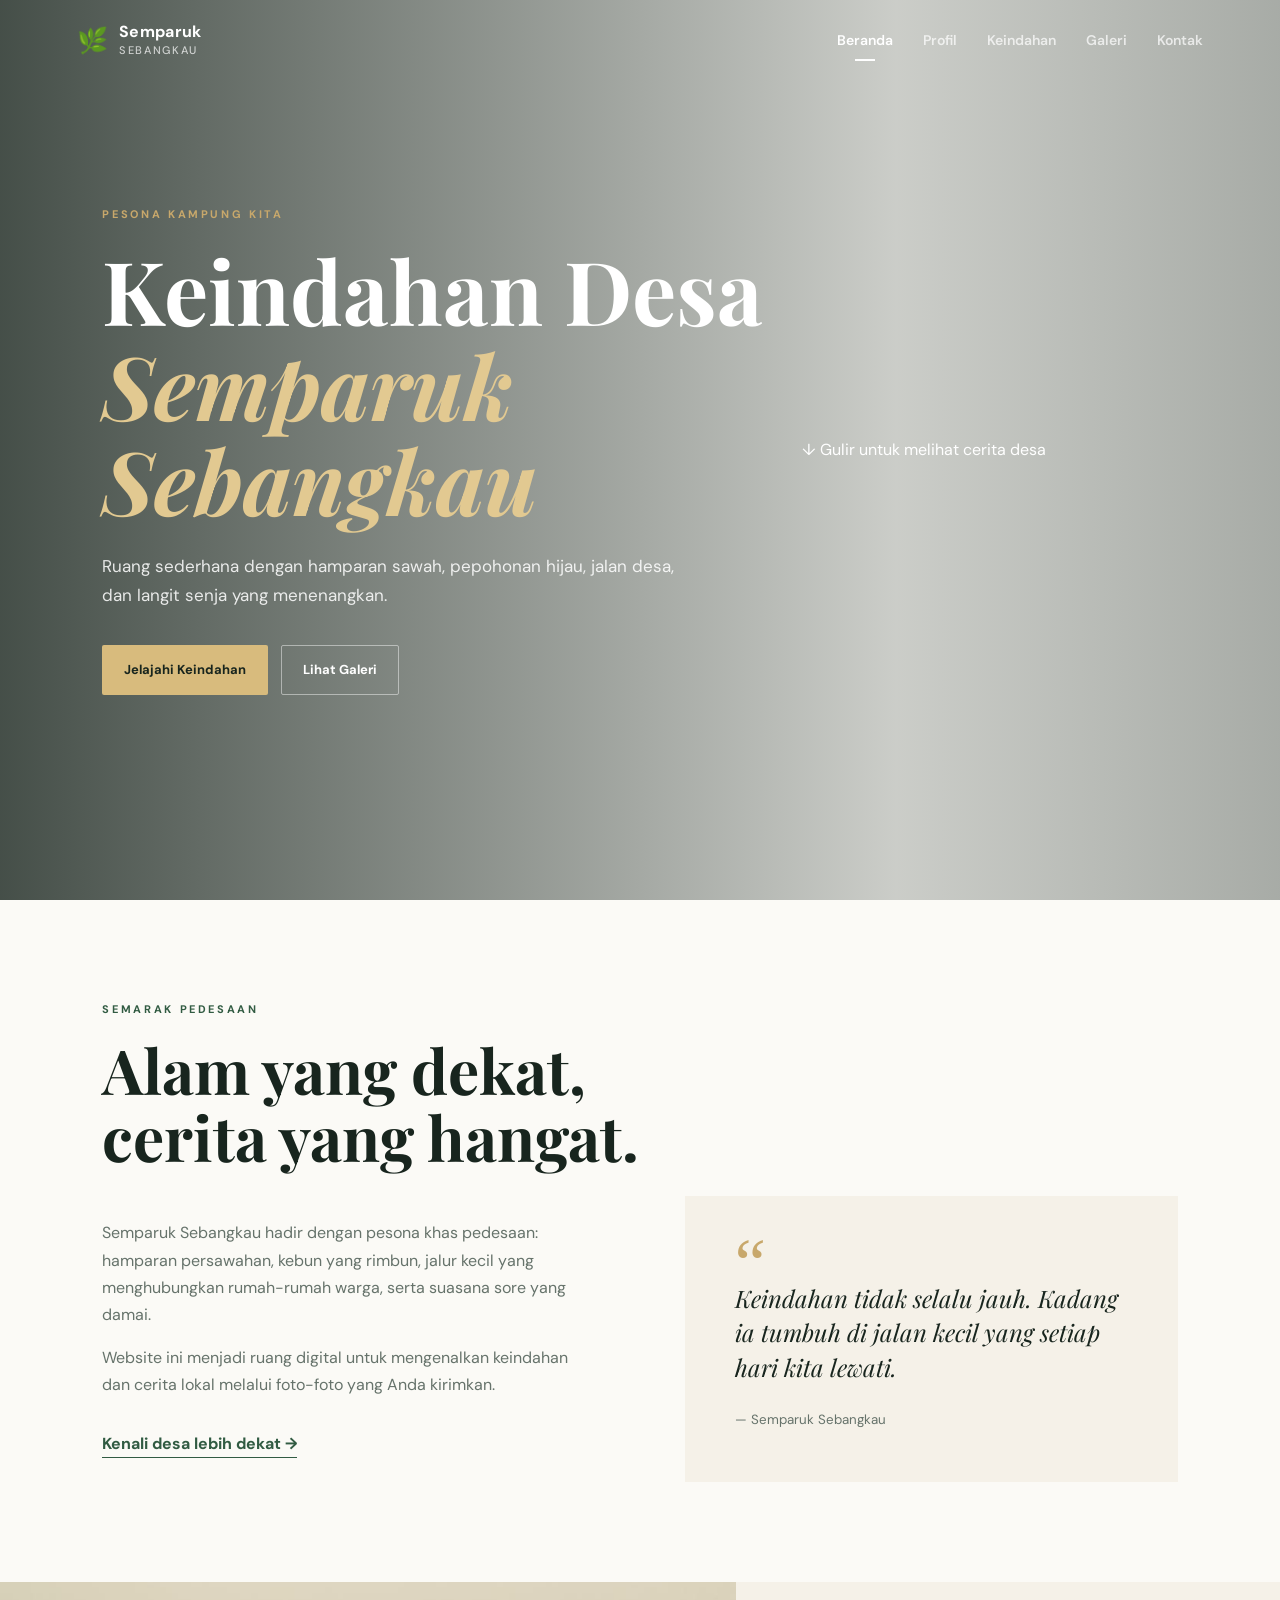
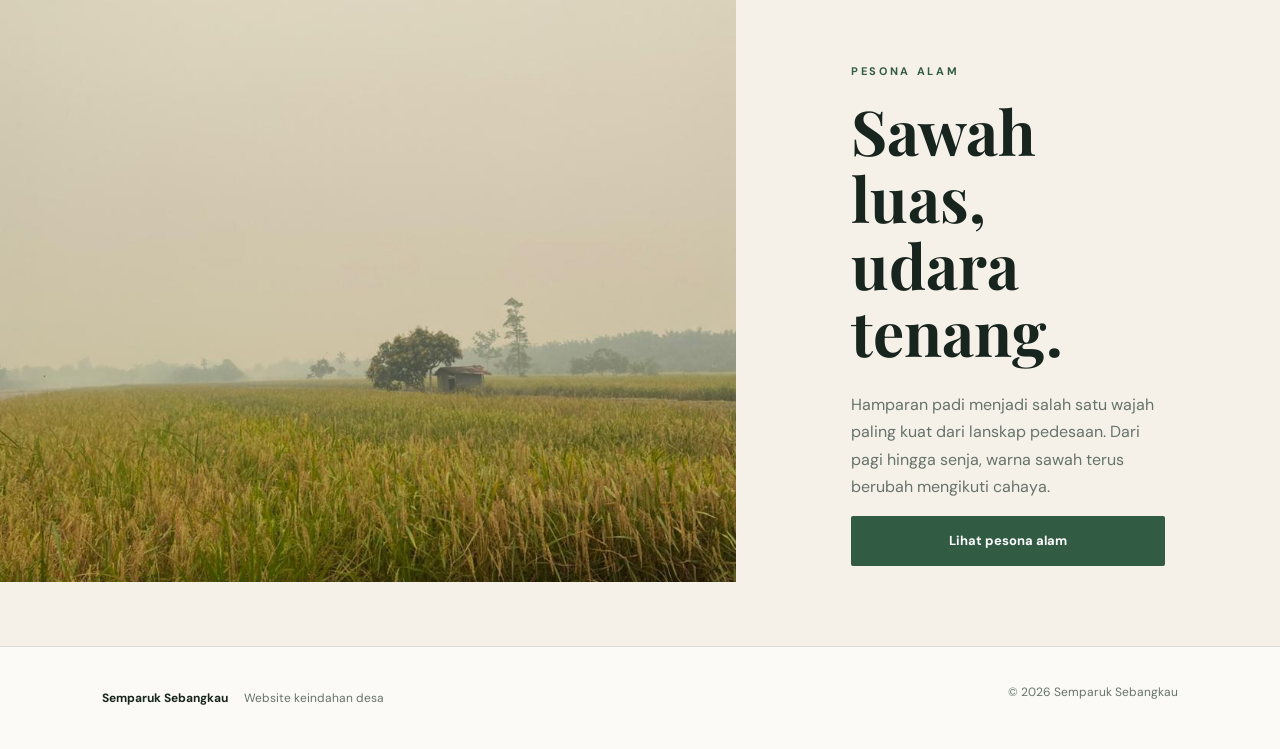
==== index.html @ 5909b865 "desasemparuksebangkau" ====
<!DOCTYPE html>
<html lang="id">
<head>
    <meta charset="UTF-8">
    <meta name="viewport" content="width=device-width, initial-scale=1.0">
    <title>Semparuk Sebangkau - Beranda</title>
    <link rel="stylesheet" href="style.css">
</head>

<body>

<header class="site-header">
    <a class="brand" href="index.html">
        <span>🌿</span>
        <span>
            Semparuk<br>
            <small>Sebangkau</small>
        </span>
    </a>

    <button class="menu-toggle">☰</button>

    <nav class="nav">
        <a class="active" href="index.html">Beranda</a>
        <a href="profil.html">Profil</a>
        <a href="wisata.html">Keindahan</a>
        <a href="galeri.html">Galeri</a>
        <a href="kontak.html">Kontak</a>
    </nav>
</header>

<main>

<section class="hero">

    <div class="hero-overlay"></div>

    <div class="hero-content reveal">

        <p class="eyebrow">PESONA KAMPUNG KITA</p>

        <h1>
            Keindahan Desa<br>
            <em>Semparuk Sebangkau</em>
        </h1>

        <p class="hero-text">
            Ruang sederhana dengan hamparan sawah,
            pepohonan hijau, jalan desa, dan langit
            senja yang menenangkan.
        </p>

        <div class="hero-actions">
            <a class="btn btn-primary" href="wisata.html">
                Jelajahi Keindahan
            </a>

            <a class="btn btn-ghost" href="galeri.html">
                Lihat Galeri
            </a>
        </div>

    </div>

    <div class="scroll-note">
        ↓ Gulir untuk melihat cerita desa
    </div>

</section>


<section class="intro section">

    <div class="section-heading reveal">

        <p class="eyebrow dark">
            SEMARAK PEDESAAN
        </p>

        <h2>
            Alam yang dekat,<br>
            cerita yang hangat.
        </h2>

    </div>


    <div class="intro-grid">

        <div class="intro-copy reveal">

            <p>
                Semparuk Sebangkau hadir dengan pesona khas
                pedesaan: hamparan persawahan, kebun yang
                rimbun, jalur kecil yang menghubungkan
                rumah-rumah warga, serta suasana sore
                yang damai.
            </p>

            <p>
                Website ini menjadi ruang digital untuk
                mengenalkan keindahan dan cerita lokal
                melalui foto-foto yang Anda kirimkan.
            </p>

            <a class="text-link" href="profil.html">
                Kenali desa lebih dekat →
            </a>

        </div>


        <div class="quote-card reveal">

            <span>“</span>

            <p>
                Keindahan tidak selalu jauh.
                Kadang ia tumbuh di jalan kecil
                yang setiap hari kita lewati.
            </p>

            <small>
                — Semparuk Sebangkau
            </small>

        </div>

    </div>

</section>


<section class="feature-strip">

    <div class="feature-image reveal">

        <img src="hamparan_persawahan.jpg"
             alt="Hamparan persawahan">

    </div>

    <div class="feature-content reveal">

        <p class="eyebrow dark">
            PESONA ALAM
        </p>

        <h2>
            Sawah luas, udara tenang.
        </h2>

        <p>
            Hamparan padi menjadi salah satu wajah
            paling kuat dari lanskap pedesaan.
            Dari pagi hingga senja, warna sawah
            terus berubah mengikuti cahaya.
        </p>

        <a class="btn btn-dark" href="wisata.html">
            Lihat pesona alam
        </a>

    </div>

</section>

</main>


<footer>

    <div>
        <strong>Semparuk Sebangkau</strong>
        <span>Website keindahan desa</span>
    </div>

    <p>
        © <span id="year"></span> Semparuk Sebangkau
    </p>

</footer>


<script src="script.js"></script>

</body>
</html>
---- style.css ----
@import url('https://fonts.googleapis.com/css2?family=DM+Sans:wght@400;500;600;700&family=Playfair+Display:ital,wght@0,600;0,700;1,600;1,700&display=swap');


:root {
    --ink: #18251e;
    --muted: #66736b;
    --cream: #f5f1e8;
    --paper: #fbfaf6;
    --green: #315b42;
    --line: #d9ddd5;
    --accent: #c8a86b;
}


* {
    box-sizing: border-box;
}


html {
    scroll-behavior: smooth;
}


body {
    margin: 0;
    color: var(--ink);
    background: var(--paper);
    font-family: 'DM Sans', sans-serif;
    line-height: 1.7;
}


a {
    text-decoration: none;
    color: inherit;
}


/* HEADER */

.site-header {
    position: absolute;
    z-index: 10;

    top: 0;
    left: 0;
    right: 0;

    display: flex;
    align-items: center;
    justify-content: space-between;

    padding: 24px 6vw;

    color: white;
}


.site-header.solid {
    position: relative;

    color: var(--ink);

    background: var(--paper);

    border-bottom: 1px solid var(--line);
}


.brand {
    display: flex;
    align-items: center;

    gap: 11px;

    font-weight: 700;

    line-height: 1.05;

    letter-spacing: .02em;
}


.brand span:first-child {
    font-size: 25px;
}


.brand small {
    font-weight: 500;

    opacity: .7;

    font-size: 11px;

    letter-spacing: .15em;

    text-transform: uppercase;
}


.nav {
    display: flex;

    gap: 30px;

    font-size: 14px;

    font-weight: 600;
}


.nav a {
    opacity: .72;

    position: relative;
}


.nav a:hover,
.nav a.active {
    opacity: 1;
}


.nav a.active:after {
    content: "";

    position: absolute;

    left: 0;
    right: 0;

    bottom: -8px;

    margin: auto;

    width: 20px;

    height: 2px;

    background: currentColor;
}


.menu-toggle {
    display: none;

    background: none;

    border: 0;

    font-size: 25px;

    color: inherit;
}


/* HERO */

.hero {
    min-height: 100vh;

    position: relative;

    display: flex;

    align-items: center;

    padding: 120px 8vw;

    color: white;

    background:
        url('assets/senja-1.jpeg')
        center / cover no-repeat;
}


.hero:after {
    content: "";

    position: absolute;

    inset: 0;

    background:
        linear-gradient(
            90deg,
            rgba(12,25,18,.76),
            rgba(12,25,18,.2) 70%,
            rgba(12,25,18,.35)
        );
}


.hero-content,
.scroll-note {
    position: relative;

    z-index: 2;
}


.hero-content {
    max-width: 700px;
}


.eyebrow {
    font-size: 11px;

    letter-spacing: .24em;

    font-weight: 700;

    margin: 0 0 18px;

    color: var(--accent);
}


.eyebrow.dark {
    color: var(--green);
}


h1,
h2,
h3,
p {
    margin-top: 0;
}


h1,
h2 {
    font-family: 'Playfair Display', serif;

    line-height: 1.08;
}


h1 {
    font-size: clamp(48px, 7vw, 88px);

    margin-bottom: 25px;
}


h2 {
    font-size: clamp(38px, 5vw, 62px);

    margin-bottom: 25px;
}


h3 {
    font-size: 23px;

    line-height: 1.2;
}


.hero h1 em,
.page-hero h1 em {
    color: #e2c991;
}


.hero-text {
    max-width: 590px;

    font-size: 17px;

    color: rgba(255,255,255,.86);
}


.hero-actions {
    display: flex;

    gap: 13px;

    margin-top: 35px;
}


/* BUTTON */

.btn {
    display: inline-flex;

    align-items: center;

    justify-content: center;

    border: 1px solid transparent;

    padding: 13px 21px;

    border-radius: 2px;

    font-weight: 700;

    font-size: 13px;

    transition: .25s;
}


.btn-primary {
    background: #d8bb7d;

    color: #18251e;
}


.btn-primary:hover {
    transform: translateY(-2px);
}


.btn-ghost {
    border-color: rgba(255,255,255,.45);

    color: white;
}


.btn-dark {
    background: var(--green);

    color: white;
}


.btn-dark:hover {
    background: #1f422e;
}


/* SECTION */

.section {
    padding: 100px 8vw;
}


.intro-grid,
.profile-grid,
.contact-grid {
    display: grid;

    grid-template-columns: 1fr 1fr;

    gap: 7vw;

    align-items: center;
}


.intro-copy {
    max-width: 590px;

    color: var(--muted);
}


.intro-copy p {
    font-size: 16px;
}


.quote-card {
    background: var(--cream);

    padding: 50px;

    min-height: 280px;

    display: flex;

    flex-direction: column;

    justify-content: center;
}


.quote-card span {
    font-family: Georgia, serif;

    font-size: 70px;

    line-height: .5;

    color: var(--accent);
}


.quote-card p {
    font: italic 24px/1.45
        'Playfair Display', serif;
}


.quote-card small {
    color: var(--muted);
}


.text-link {
    display: inline-block;

    color: var(--green);

    font-weight: 700;

    margin-top: 15px;

    border-bottom: 1px solid var(--green);
}


/* FEATURE */

.feature-strip {
    display: grid;

    grid-template-columns:
        1.15fr .85fr;

    background: var(--cream);
}


.feature-image {
    height: 600px;
}


.feature-image img {
    width: 100%;

    height: 100%;

    object-fit: cover;
}


.feature-content {
    padding: 80px 9vw;

    display: flex;

    flex-direction: column;

    justify-content: center;
}


.feature-content p {
    color: var(--muted);

    max-width: 500px;
}


/* PAGE HERO */

.page-hero {
    min-height: 62vh;

    display: flex;

    align-items: end;

    padding: 80px 8vw;

    background:
        linear-gradient(
            90deg,
            rgba(16,35,24,.78),
            rgba(16,35,24,.18)
        ),
        url('assets/desa-1.jpeg')
        center / cover;

    color: white;
}


.page-hero > div {
    max-width: 700px;
}


.page-hero h1 {
    font-size: clamp(50px, 7vw, 78px);

    margin-bottom: 18px;
}


.page-hero p:not(.eyebrow) {
    max-width: 550px;

    color: rgba(255,255,255,.85);
}


.nature-hero {
    background-image:
        linear-gradient(
            90deg,
            rgba(16,35,24,.78),
            rgba(16,35,24,.15)
        ),
        url('assets/sawah-1.jpeg');
}


.gallery-hero {
    background-image:
        linear-gradient(
            90deg,
            rgba(16,35,24,.72),
            rgba(16,35,24,.15)
        ),
        url('assets/senja-1.jpeg');
}


.contact-hero {
    background-image:
        linear-gradient(
            90deg,
            rgba(16,35,24,.78),
            rgba(16,35,24,.18)
        ),
        url('assets/desa-2.jpeg');
}


/* PROFIL */

.rounded-img {
    width: 100%;

    height: 560px;

    object-fit: cover;
}


.profile-grid h2 {
    font-size: 48px;
}


.profile-grid p {
    color: var(--muted);
}


.stats {
    padding-top: 0;

    display: grid;

    grid-template-columns:
        repeat(3, 1fr);

    gap: 1px;
}


.stat {
    background: var(--cream);

    padding: 35px;
}


.stat strong {
    display: block;

    font:
        600 55px
        'Playfair Display', serif;

    color: var(--green);
}


.stat span {
    color: var(--muted);
}


.values {
    background: var(--cream);
}


.value-grid {
    display: grid;

    grid-template-columns:
        repeat(3, 1fr);

    gap: 25px;
}


.value-grid article {
    background: var(--paper);

    padding: 35px;
}


.value-grid article > span {
    font-size: 30px;
}


.value-grid p,
.nature-card p {
    color: var(--muted);
}


/* KEINDAHAN */

.cards {
    display: grid;

    grid-template-columns: 1fr 1fr;

    gap: 35px;
}


.nature-card {
    background: var(--cream);
}


.nature-card img {
    width: 100%;

    height: 330px;

    object-fit: cover;
}


.nature-card div {
    padding: 28px 30px;
}


.nature-card div > span {
    color: var(--accent);

    font-weight: 700;

    font-size: 12px;

    letter-spacing: .15em;
}


.nature-card h3 {
    margin: 7px 0 8px;

    font-family:
        'Playfair Display', serif;
}


.callout {
    padding: 85px 8vw;

    background: var(--green);

    color: white;

    display: flex;

    justify-content: space-between;

    align-items: center;
}


.callout h2 {
    margin: 0;
}


/* GALERI */

.gallery {
    display: grid;

    grid-template-columns:
        1.1fr .9fr;

    grid-auto-rows: 300px;

    gap: 18px;
}


.gallery-item {
    position: relative;

    margin: 0;

    overflow: hidden;

    cursor: pointer;

    background: #ddd;
}


.gallery-item.tall {
    grid-row: span 2;
}


.gallery-item.wide {
    grid-column: 1 / -1;
}


.gallery-item img {
    width: 100%;

    height: 100%;

    object-fit: cover;

    transition: transform .5s;
}


.gallery-item:hover img {
    transform: scale(1.04);
}


.gallery-item figcaption {
    position: absolute;

    left: 0;
    right: 0;
    bottom: 0;

    padding: 45px 20px 16px;

    color: white;

    background:
        linear-gradient(
            transparent,
            rgba(0,0,0,.7)
        );

    font-size: 13px;
}


.gallery-hint {
    text-align: center;

    color: var(--muted);

    font-size: 12px;

    margin-top: 25px;
}


/* LIGHTBOX */

.lightbox {
    position: fixed;

    inset: 0;

    z-index: 50;

    background:
        rgba(5,12,8,.94);

    display: none;

    align-items: center;

    justify-content: center;

    padding: 5vw;
}


.lightbox.open {
    display: flex;
}


.lightbox img {
    max-width: 90vw;

    max-height: 84vh;

    object-fit: contain;
}


.lightbox p {
    position: absolute;

    bottom: 15px;

    color: white;
}


.close-lightbox {
    position: absolute;

    top: 20px;

    right: 30px;

    background: none;

    border: 0;

    color: white;

    font-size: 42px;

    cursor: pointer;
}


/* KONTAK */

.contact-info h2 {
    font-size: 50px;
}


.contact-info > p:not(.eyebrow) {
    color: var(--muted);
}


.contact-list {
    margin-top: 35px;
}


.contact-list > div {
    display: flex;

    gap: 18px;

    padding: 18px 0;

    border-bottom:
        1px solid var(--line);
}


.contact-list span {
    font-size: 22px;
}


.contact-list b {
    font-size: 13px;
}


.contact-list p {
    margin: 0;

    color: var(--muted);

    font-size: 14px;
}


.contact-form {
    padding: 45px;

    background: var(--cream);
}


label {
    display: block;

    font-weight: 700;

    font-size: 13px;

    margin-bottom: 20px;
}


input,
textarea {
    display: block;

    width: 100%;

    margin-top: 7px;

    padding: 13px 14px;

    border: 1px solid #cdd3cb;

    background: var(--paper);

    font: inherit;

    outline: none;
}


input:focus,
textarea:focus {
    border-color: var(--green);
}


textarea {
    resize: vertical;
}


.form-message {
    margin: 14px 0 0;

    color: var(--green);

    font-weight: 600;
}


/* ANIMASI */

.reveal {
    opacity: 0;

    transform: translateY(22px);

    transition:
        opacity .7s,
        transform .7s;
}


.reveal.visible {
    opacity: 1;

    transform: none;
}


/* FOOTER */

footer {
    padding: 35px 8vw;

    display: flex;

    justify-content: space-between;

    align-items: center;

    border-top: 1px solid var(--line);

    font-size: 12px;

    color: var(--muted);
}


footer div {
    display: flex;

    gap: 16px;

    align-items: center;
}


footer strong {
    color: var(--ink);
}


/* RESPONSIVE */

@media (max-width: 800px) {

    .site-header {
        padding: 20px 6vw;
    }


    .menu-toggle {
        display: block;
    }


    .nav {
        display: none;

        position: absolute;

        top: 75px;

        left: 0;
        right: 0;

        padding: 20px 6vw;

        background: var(--paper);

        color: var(--ink);

        flex-direction: column;

        gap: 16px;

        box-shadow:
            0 10px 30px
            rgba(0,0,0,.08);
    }


    .site-header:not(.solid) .nav {
        background: #18251e;

        color: white;
    }


    .nav.open {
        display: flex;
    }


    .hero {
        min-height: 90vh;

        padding: 110px 7vw;
    }


    .hero h1 {
        font-size: 50px;
    }


    .scroll-note {
        display: none;
    }


    .section {
        padding: 70px 7vw;
    }


    .intro-grid,
    .profile-grid,
    .contact-grid,
    .feature-strip {
        grid-template-columns: 1fr;
    }


    .feature-image {
        height: 400px;
    }


    .feature-content {
        padding: 65px 7vw;
    }


    .rounded-img {
        height: 400px;
    }


    .stats {
        grid-template-columns: 1fr;

        padding:
            0 7vw 70px;
    }


    .cards,
    .value-grid {
        grid-template-columns: 1fr;
    }


    .callout {
        padding: 65px 7vw;

        display: block;
    }


    .callout .btn {
        margin-top: 25px;
    }


    .gallery {
        grid-template-columns: 1fr;

        grid-auto-rows: 330px;
    }


    .gallery-item.tall,
    .gallery-item.wide {
        grid-row: auto;

        grid-column: auto;
    }


    .page-hero {
        min-height: 58vh;

        padding: 70px 7vw;
    }


    .contact-form {
        padding: 30px 22px;
    }


    footer {
        padding: 30px 7vw;

        display: block;
    }


    footer p {
        margin: 12px 0 0;
    }

}
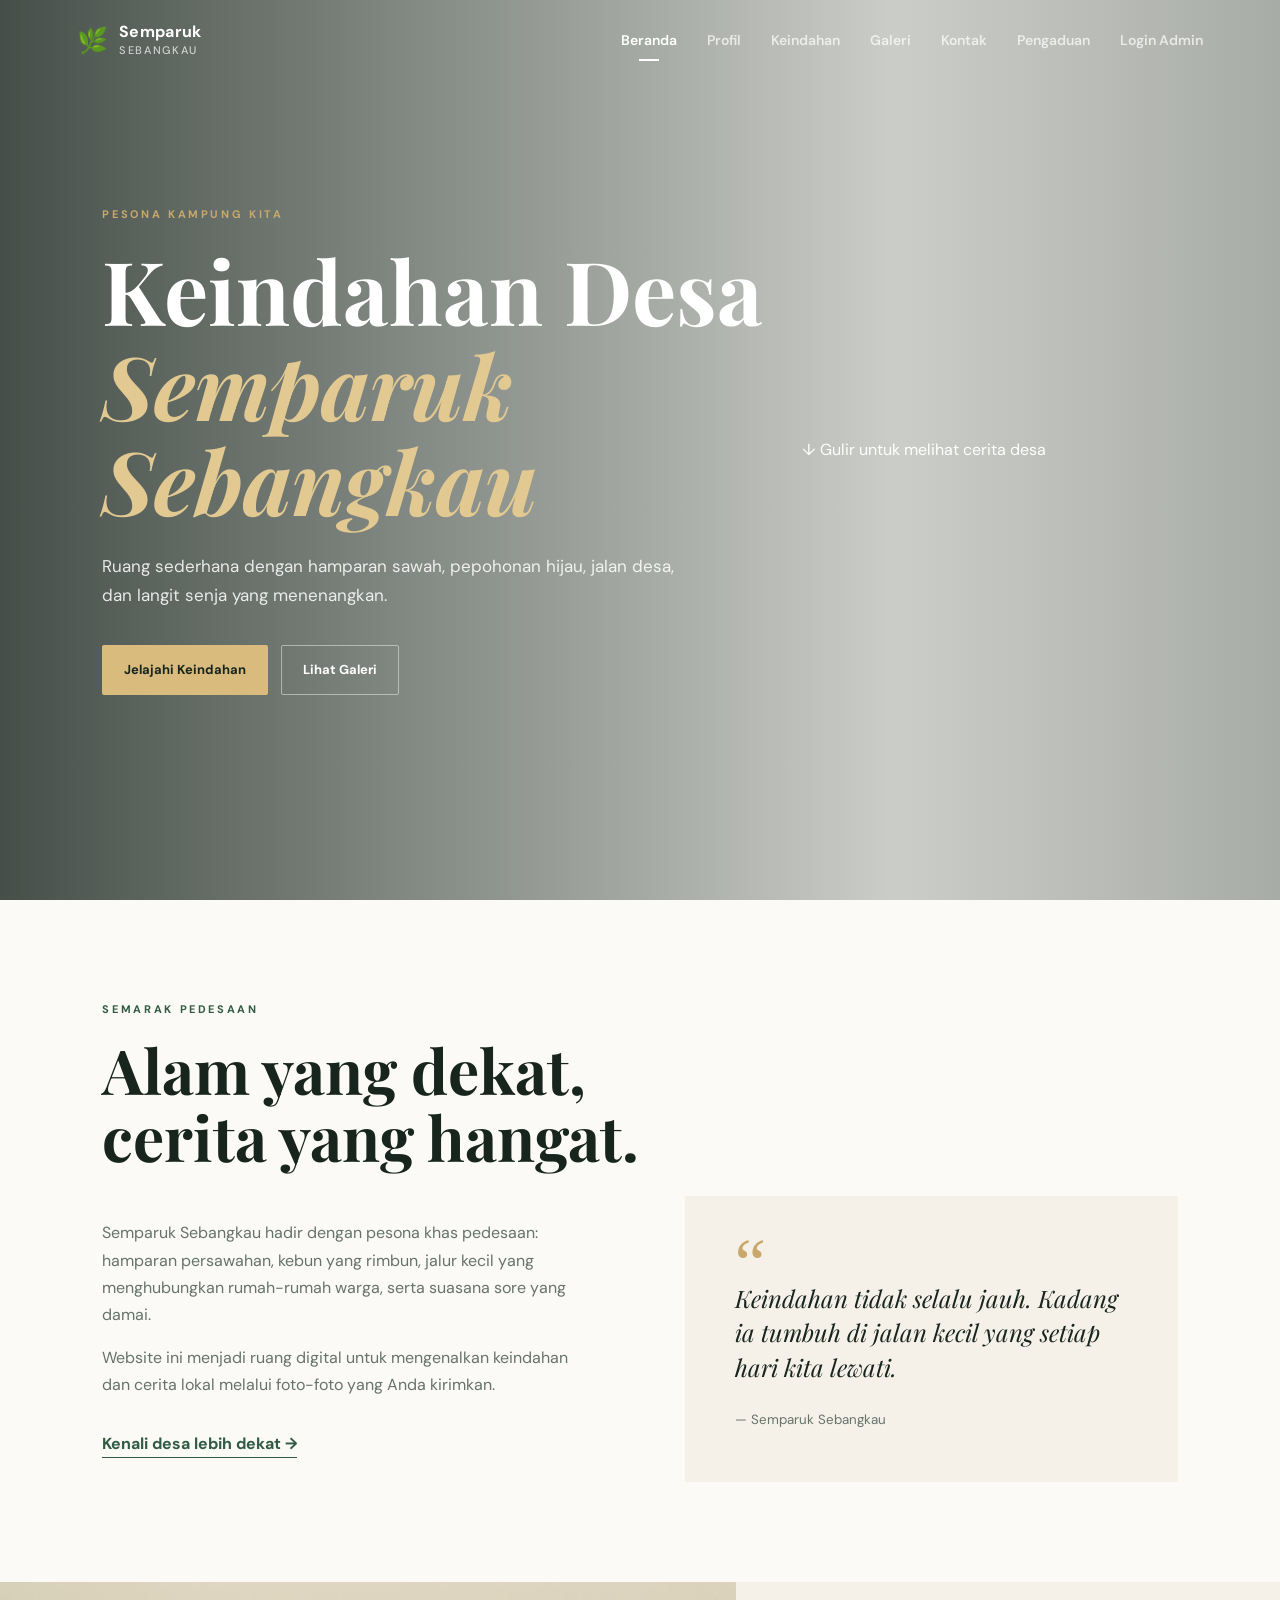
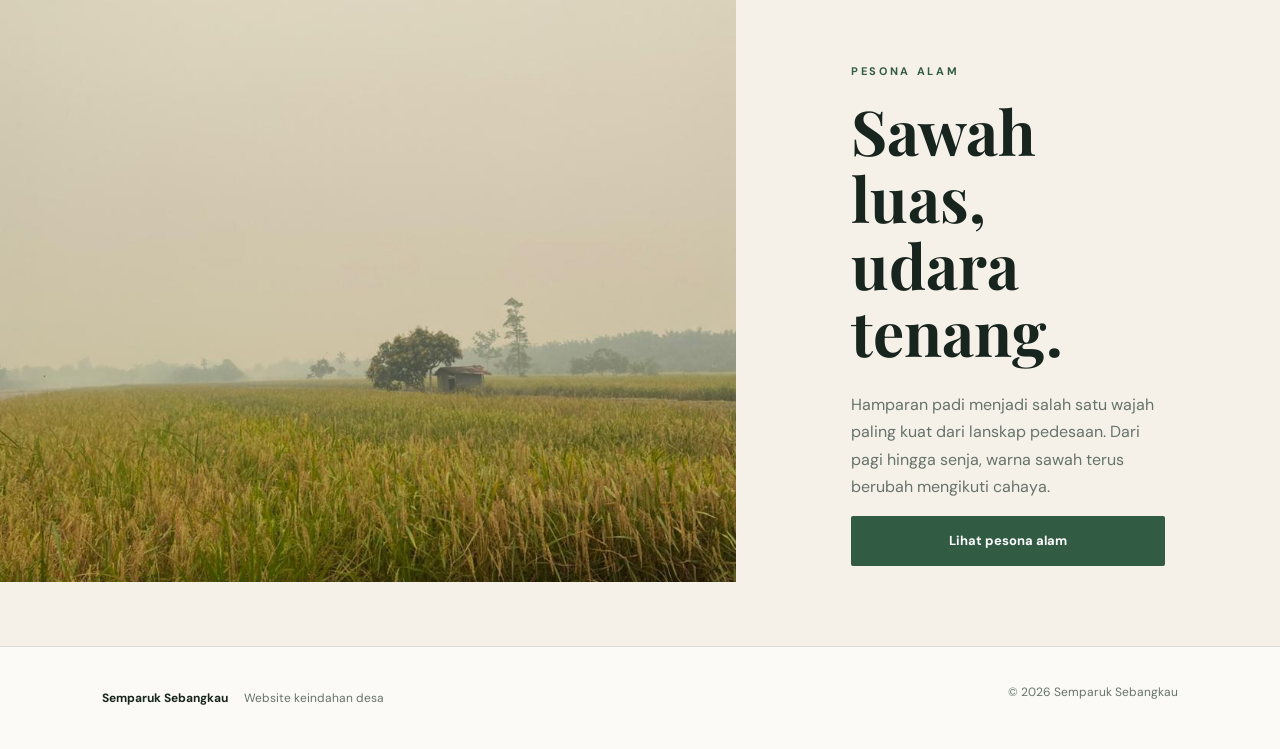
==== commit 0c606e56: "Update index.html" ====
--- a/index.html
+++ b/index.html
@@ -26,6 +26,8 @@
         <a href="wisata.html">Keindahan</a>
         <a href="galeri.html">Galeri</a>
         <a href="kontak.html">Kontak</a>
+        <a href="saran.html">Pengaduan</a>
+<a href="login-admin.html">Login Admin</a>
     </nav>
 </header>
 
@@ -185,4 +187,4 @@
 <script src="script.js"></script>
 
 </body>
-</html>+</html>
--- a/style.css
+++ b/style.css
@@ -173,7 +173,7 @@
     color: white;
 
     background:
-        url('assets/senja-1.jpeg')
+        url('assets/senja-sebangkau.jpg')
         center / cover no-repeat;
 }
 
@@ -484,7 +484,7 @@
             rgba(16,35,24,.78),
             rgba(16,35,24,.18)
         ),
-        url('assets/desa-1.jpeg')
+        url('pemukimandesa.jpg')
         center / cover;
 
     color: white;
@@ -517,7 +517,7 @@
             rgba(16,35,24,.78),
             rgba(16,35,24,.15)
         ),
-        url('assets/sawah-1.jpeg');
+        url('hamparan_persawahan.jpg');
 }
 
 
@@ -528,7 +528,7 @@
             rgba(16,35,24,.72),
             rgba(16,35,24,.15)
         ),
-        url('assets/senja-1.jpeg');
+        url('senja-sebangkau.jpg');
 }
 
 
@@ -539,7 +539,7 @@
             rgba(16,35,24,.78),
             rgba(16,35,24,.18)
         ),
-        url('assets/desa-2.jpeg');
+        url('pemukimandesa.jpg');
 }
 
 
